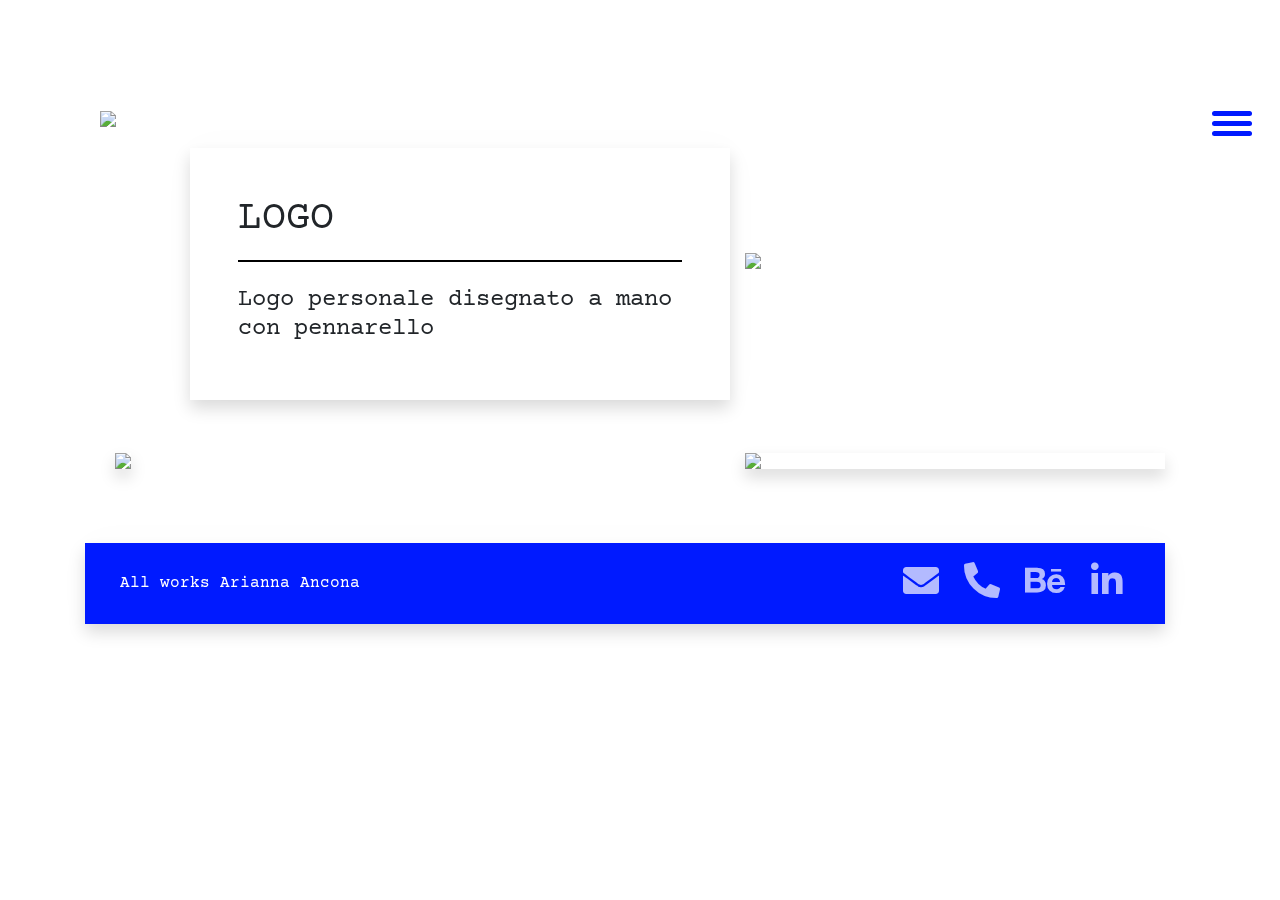
==== logo.html @ b1a99811 "Add files via upload" ====
<!doctype html>
<html lang="it">

<head>
    <meta charset="UTF-8">
    <title>Arianna Ancona</title>
    <meta name="viewport" content="width=device-width, initial-scale=1, maximum-scale=1">

    <!-- Collegamento a Bootstrap e Fontawesome-->
    <link rel="stylesheet" href="bootstrap-css/bootstrap.min.css">
    <link rel="stylesheet" href="fontawesome/css/all.min.css">

    <!-- Collegamento a Google Font => Courier Prime -->
    <link rel="preconnect" href="https://fonts.gstatic.com">
    <link href="https://fonts.googleapis.com/css2?family=Courier+Prime:ital,wght@0,400;0,700;1,400;1,700&display=swap" rel="stylesheet">

    <!--  Collegamento a CSS personalizzato -->
    <link rel="stylesheet" href="css/style.css">
    <link rel="stylesheet" href="css/menu.css">
    <link rel="stylesheet" href="css/mediaquery.css">
    
    <!-- Favicon -->
    <link rel="icon" type="image/png" href="/cursor01.png"/>



    <style type="text/css">
        body {
            font-family: 'Courier Prime', monospace;
            font-size: 18px;
            font-weight: 400;
            background: url(img/Background.png) center center repeat;
            background-size: contain;
        }



        .LVD-card1 {
            width: 100%;
            height: 30vh;
            background: url(img/01_LaVidaDespues/BDV.png) center center no-repeat;
            background-size: cover;
            border-radius: 50px;

        }

        .project-title {
            background-color: white;
            z-index: 3;
        }

        .project-title h1 {
            text-transform: uppercase;
        }

        .project-title hr {
            border: 1px solid black;
        }

        .LVD-poster img {
            width: 100%;
            height: auto;
        }

        
        .logoT{
            width: 100%;
            height: auto;
/*
            position: relative;
            top: 40px;
           left: -200px;
*/
            z-index:9999;
            
            margin-bottom: -200px;
        }


        footer {
            width: 100%;
            position: relative;
            bottom: 0px;
            top: 20px;
            z-index: 2000 !important;
        }

        footer a {
            padding: 7px;
            color: rgba(255, 255, 255, 0.7);
        }

        footer a:hover {
            color: rgba(255, 255, 255, 1);
        }

        footer span {
            font-size: 16px;
            margin: 0px;
        }
    </style>
</head>

<body >
    <!-- MENU -->
    <header>
        <h2 class="home">
            <a href="index.html"> <img src="img/Logo_BLU.svg"></a>
        </h2>

        <div class="menu">
            <nav>
                <input class='menu-toggler' id='menu-toggler' type='checkbox'>
                <label for='menu-toggler'></label>
                <ul>
                    <li class='menu-item'>
                        <a class="mail" href="mailto:ariannancona@icloud.com" target='_blank'><i class="fas fa-envelope"></i></a>
                    </li>
                    <li class='menu-item'>
                        <a class="cell" href="tel:00393336524759" target='_blank'><i class="fas fa-phone-alt"></i></a>
                    </li>
                    <li class='menu-item'>
                        <a class="behance" href="https://www.behance.net/ariannaancona" target='_blank'><i class="fab fa-behance"></i></a>
                    </li>
                </ul>
            </nav>
        </div>
    </header>



    <main class="container-fluid mt-5">
        <div class="row my-5 d-flex justify-content-start align-items-start">

            <div class="col-md-6 offset-md-1 project-title p-5 shadow drag-me">
                <h1>Logo </h1>
                <hr>
                <h4 class="pt-2">Logo personale disegnato a mano con pennarello</h4>
            </div>
            <div class="col-md-5"><img src="img/logo.png" class="logoT"></div>
        </div>

        <div class="row LVD-poster">
            <div class="col-12 col-md-7">
                <img src="img/08_Logo/Manifesto-01.jpg" class="shadow drag-me">
            </div>
            <div class="col-12 col-md-5 d-flex align-items-center">
                <img src="img/08_Logo/Manifesto-03.jpg" class="shadow drag-me">
            </div>
<!--
             <div class="col-12 col-md-5 mt-5">
                <img src="img/08_Logo/Manifesto-02.jpg" class="shadow drag-me">
            </div>
-->
        </div>
   


    </main>

    <footer class="row shadow mt-5 d-flex align-items-center">
        <div class="col-12 col-md-5 d-flex align-items-center justify-content-center  justify-content-md-start mb-4 mb-md-0">
            <span class="text-sm-center text-md-left">All works Arianna Ancona</span>
        </div>
        <div class="col-12 col-md-7 text-center text-md-right">
            <a class="mail" href="mailto:ariannancona@icloud.com" target='_blank'><i class="fas fa-envelope fa-2x"></i></a>
            <a class="cell" href="tel:00393336524759" target='_blank'><i class="fas fa-phone-alt fa-2x"></i></a>
            <a class="behance" href="https://www.behance.net/ariannaancona" target='_blank'><i class="fab fa-behance fa-2x"></i></a>
            <a class="linkedin" href="https://www.linkedin.com/in/arianna-ancona-b0497a1a7/" target='_blank'><i class="fab fa-linkedin-in fa-2x"></i></a>
        </div>
    </footer>




</body>

<script type="text/javascript" src="js/jquery-3.6.0.min.js"></script>
<script type="text/javascript" src="js/jquery-ui-1.12.1/jquery-ui.min.js"></script>

<script src="https://cdn.jsdelivr.net/npm/bootstrap@4.6.0/dist/js/bootstrap.bundle.min.js" integrity="sha384-Piv4xVNRyMGpqkS2by6br4gNJ7DXjqk09RmUpJ8jgGtD7zP9yug3goQfGII0yAns" crossorigin="anonymous"></script>

<script type="text/javascript">
    $(function() {
        $(".drag-me").draggable();
    });
</script></html>
---- css/style.css ----
html, body{
    cursor: url("/cursor01.png"), auto;
}



main {
    position: relative;
}

.home img{
    width: 40%;
}

.home a:hover img{
   filter: invert(31%) sepia(98%) saturate(7082%) hue-rotate(356deg) brightness(94%) contrast(117%);
    transform: scale(120%);
}

logoPoster{
   filter: invert(8%) sepia(100%) saturate(7141%) hue-rotate(247deg) brightness(101%) contrast(141%);
    fill: red;
}

.Tcontact a i{
   color: #001AFF; 
}

.Tcontact a i:hover{
   color: red; 
    opacity:1;
    transform: rotate(-5deg) scale(120%);
}

a:hover {
    text-decoration: none;
    transform: rotate(-3deg);
    cursor: url("/cursor02.png"), auto;
}

a:hover img{
    transform: rotate(-4deg);
    filter: grayscale(50%) blur(3px);
    filter: grayscale(100%) contrast(200%);
}

.shadow {
    filter: drop-shadow(1px 1px 20px rgba(0, 0, 0, 0.01));
}

.drag-me {
    z-index: 100;
}

.folle{
        color: white;
        background-color: #ea542c;
        padding: 15px 30px;
        font-family: Courier Prime;
        font-size: 40px;
        font-style: italic;
    }

.folle:hover{
        color: white;
        background-color: darkgrey;
        padding: 15px 30px;
        font-family: Courier Prime;
        font-size: 40px;
        font-style: italic;
        transform: rotate(-4deg);
        filter: grayscale(100%) contrast(200%);
    }


footer {
    background-color: #001AFF;
    padding: 20px;
    margin: 0px;
    color: white;
}

footer a:hover i{
    color: white; 
    opacity:1;
    transform: rotate(-5deg) scale(120%);
}


        footer a {
            padding: 12px;
            color: rgba(255, 255, 255, 0.7);
        }

        footer a:hover {
            color: rgba(255, 255, 255, 1);
        }

        footer span {
            font-size: 18px;
            margin-bottom: 20px;
        }
---- css/menu.css ----
/* MENU */



@media (max-width:400px) {
    header {
            width: 90%;
            position: fixed;
            padding-top: 0px;
            z-index: 3000 !important;
            display: flex;
        }

        .home {
            width: 50%;
            display: flex;
            align-items: center;
            padding: 0px;
        }

        .menu {
            width: 50%;
            display: flex;
            align-items: center;
            justify-content: flex-end;
        }
        
        .menu nav{
            position: relative;
            padding-right: 80px;
            margin-top: -20px;
        }
}

@media (min-width: 401px) and (max-width:800px) {
    header {
            width: 90%;
            position: fixed;
            padding-top: 0px;
            z-index: 3000 !important;
            display: flex;
        }

        .home {
            width: 50%;
            display: flex;
            align-items: center;
            padding: 0px;
            
        }

        .menu {
            width: 50%;
            display: flex;
            align-items: center;
            justify-content: flex-end;
        }
        
        .menu nav{
            position: relative;
            padding-right: 290px;
        }
    
    
}

@media (min-width:801px) and (max-width:1024px) {
    header {
            width: 90%;
            position: fixed;
            padding-top: 0px;
            z-index: 3000 !important;
            display: flex;
        }

        .home {
            width: 50%;
            display: flex;
            align-items: center;
            padding: 0px;
            
        }

        .menu {
            width: 50%;
            display: flex;
            align-items: center;
            justify-content: flex-end;
        }
        
        .menu nav{
            position: relative;
            padding-right: 110px;
        }
}

@media (min-width:1025px) {
    header {
            width: 90%;
            position: fixed;
            padding-top: 0px;
            z-index: 3000 !important;
            display: flex;
        }

        .home {
            width: 50%;
            display: flex;
            align-items: center;
            padding: 0px;
            
        }

        .menu {
            width: 50%;
            display: flex;
            align-items: center;
            justify-content: flex-end;
        }
        
        .menu nav{
            position: relative;
            padding-right: 
        }
}

.menu-toggler {
    position: absolute;
    display: block;
    top: 0;
    bottom: 0;
    right: 0;
    left: 0px;
    margin: auto;
    width: 40px;
    height: 40px;
    z-index: 2;
    opacity: 0;
    cursor: pointer;

}

.menu-toggler:hover + label,
.menu-toggler:hover + label:before,
.menu-toggler:hover + label:after {
    background: red;
}

.menu-toggler:checked + label {
    background: transparent;
}

.menu-toggler:checked + label:before,
.menu-toggler:checked + label:after {
    top: 0px;
    left: 15px;
    width: 40px;
    transform-origin: 50% 50%;
}

.menu-toggler:checked + label:before {
    transform: rotate(45deg);
}

.menu-toggler:checked + label:after {
    transform: rotate(-45deg);
}

.menu-toggler:checked ~ ul .menu-item {
    opacity: 1;
}

.menu-toggler:checked ~ ul .menu-item:nth-child(1) {
    transform: rotate(0deg) translateY(80px);
}

.menu-toggler:checked ~ ul .menu-item:nth-child(2) {
    transform: rotate(-0deg) translateY(180px);
}

.menu-toggler:checked ~ ul .menu-item:nth-child(3) {
    transform: rotate(-0deg) translateY(280px);
}

.menu-toggler:checked ~ ul .menu-item:nth-child(4) {
    transform: rotate(-0deg) translateY(380px);
}

.menu-toggler:checked ~ ul .menu-item:nth-child(5) {
    transform: rotate(-0deg) translateY(480px);
}

.menu-toggler:checked ~ ul .menu-item:nth-child(6) {
    transform: rotate(0deg) translateX(-110px);
}

.menu-toggler:checked ~ ul .menu-item a {
    pointer-events: auto;
}

.menu-toggler + label {
    width: 40px;
    height: 5px;
    display: block;
    z-index: 1;
    border-radius: 2.5px;
    background: rgba(0, 26, 255, 1);
    transition: transform 0.5s, top 0.5s;
    position: absolute;
    display: block;
    top: 0;
    bottom: 0;
    right: 0;
    left: 0;
    margin: auto;
}

.menu-toggler + label:before,
.menu-toggler + label:after {
    width: 40px;
    height: 5px;
    display: block;
    z-index: 1;
    border-radius: 2.5px;
    background: rgba(0, 26, 255, 1);
    transition: transform 0.5s, top 0.5s;
    content: "";
    position: absolute;
    left: 0;
}

.menu-toggler + label:before {
    top: 10px;
}

.menu-toggler + label:after {
    top: -10px;
}

.menu-item:nth-child(1) a {
    transform: rotate(-0deg);
}

.menu-item:nth-child(2) a {
    transform: rotate(0deg);
}

.menu-item:nth-child(3) a {
    transform: rotate(0deg);
}

.menu-item:nth-child(4) a {
    transform: rotate(-0deg);
}

.menu-item:nth-child(5) a {
    transform: rotate(-0deg);
}

.menu-item:nth-child(6) a {
    transform: rotate(-0deg);
}

.menu-item {
    position: absolute;
    display: block;
    top: 0;
    bottom: 0;
    right: 0;
    left: 0;
    margin: auto;
    width: 70px;
    height: 70px;
    display: block;
    opacity: 0;
    transition: 0.5s;
}

.menu-item a {
    display: block;
    width: inherit;
    height: inherit;
    line-height: 80px;
    color: rgba(255, 255, 255, 1);
    background: rgba(0, 26, 255, 1);
    border-radius: 50%;
    text-align: center;
    text-decoration: none;
    font-size: 40px;
    pointer-events: none;
    transition: 0.2s;
    align-items: center;
}

.menu-item a:hover {
    color: white;
    background: rgba(255, 0, 0, 1);
    transform: rotate(-3deg);
    font-size: 34.4444444444px;
}
---- css/mediaquery.css ----
/* MOBILE */
@media (max-width:400px) {
    body {
        padding: 40px 20px; 
        padding
        width: 100%;
    }
    
    
    .menu nav{
        padding-right: 15%;
    }


.identikitMobile {
        width: 100%;
        height: auto;
        margin-top: 20px;
    }
    
    
    .logoPoster{
        width: 50%;
        left: -10px;
        z-index: 9999;
        top: -55px;
        transform: rotate(-1deg);
    }

    .laVidaDespues {
        width: 70%;
        height: auto;
        position: absolute;
        top: 150px;
        left: 35%;
    }

    .A6gif {
        width: 80%;
        position: absolute;
        top: 370px;
        transform: rotate(2deg);
    }
    
    
    .locandina {
        width: 40%;
        position: absolute;
        top: 570px;
        left: 50%;
        z-index: 444;
        transform: rotate(2deg);
    }

    .tappeti {
        width: 160%;
        height: auto;
        justify-content: center;
        transform: rotate(8deg);
        position: absolute;
        left: -150px;
        top: 550px;
    }
    
     .ermione {
        width: 80%;
        height: auto;
        justify-content: center;
        position: absolute;
        top: 900px;
        right: 20px;
    }
    
         .row3 {
        position: absolute;
        top: 1250px;
    }
    
    .folle{
       position: absolute;
        top: 0px;
        margin-left: 40px;
        z-index: 8888;
        
    }

    .optical {
        width: 80%;
        height: auto;
        position: absolute;
        top: 450px;
        right: 20px;
        z-index: 8888;
    }

    .manifesti{
        width: 100%;
        height: auto;
        margin-top: 50px;
    }
 
    
      .camminare {
        width: 110%;
        height: auto;
        position: absolute;
        top: 2000px;
    }

   
   .row4{
        position: absolute;
        top: 2300px;
    }
    
    .sanctum{
        width: 80%;
        left: 12%;
    }
    
    .lineeSanctum{
        width: 140%;
        height: auto;
        position: relative;
        z-index: 0;
        top: -300px;
        left: -30px;
        
    }
    
    .Tcontact{
        background-color: white;
        position: absolute;
        top: 2900px;
        transform: rotate(-1deg);
        z-index: 444;
    }
    
    .glitch{
        width: 100%;
        position: absolute;
        top: 3400px;
    }

    footer {
        position: relative;
        top: 3500px;
        margin-bottom: 20px;
        width: 110%;
        margin: 0 auto;
    }
    
    footer a{
        padding: 0px;
        margin: 0px;
    }

}



/* TABLET */
@media (min-width: 401px) and (max-width:800px) {
    body {
        padding: 70px;
    }


    .identikitMobile {
        width: 100%;
        height: auto;
        margin-top: 20px;
    }
    
    
    .logoPoster{
        width: 45%;
        left: -40px;
        z-index: 9999;
        top: -100px;
        transform: rotate(-1deg);
    }


    .locandina {
        width: 40%;
        position: absolute;
        top: 1100px;
        left: 60%;
        z-index: 444;
        transform: rotate(-2deg);
    }


    .laVidaDespues {
        width: 80%;
        height: auto;
        position: absolute;
        top: 280px;
        left: 30%;
    }

    .A6gif {
        width: 80%;
        position: absolute;
        top: 700px;
        transform: rotate(2deg);
    }

    .tappeti {
        width: 170%;
        height: auto;
        justify-content: center;
        transform: rotate(8deg);
        position: absolute;
        left: -350px;
        top: 1000px;
    }
    
     .ermione {
        width: 80%;
        height: auto;
        justify-content: center;
        position: absolute;
        top: 1700px;
        right: 70px;
    }
    

         .row3 {
        position: absolute;
        top: 220vh;
    }
    
    .folle{
       position: absolute;
        top: 0px;
        margin-left: 40px;
        
    }

    .optical {
        width: 100%;
        height: auto;
        position: absolute;
        top: 100vh;
        z-index: 8888;
    }

    .manifesti{
        width: 100%;
        height: auto;
        margin-top: 50px;
    }
    
    .optical {
        width: 70%;
        height: auto;
        position: absolute;
        top: 800px;
        left: 20%;
    }
    
      .camminare {
        width: 90%;
        height: auto;
        position: absolute;
        top: 3500px;
        left: 18%;
    }

   
   .row4{
        position: absolute;
        top: 380vh;
    }
    
    .sanctum{
        width: 40%;
        left: 5%;
    }
    
    .lineeSanctum{
        width: 135%;
        height: auto;
        position: relative;
        z-index: 0;
        top: -400px;
        left: -150px;
        
    }
    
    .Tcontact{
        background-color: white;
        position: absolute;
        top: 430vh;
        transform: rotate(-1deg);
        z-index: 4444;
    }
    
    .glitch{
        width: 70%;
        position: absolute;
        top: 440vh;
        left: 40%;
    }

    footer {
        position: relative;
        top: 4400px;
        margin-bottom: 20px;
        width: 85%;
        margin: 0 auto;
    }
}

/* IPAD PRO */
@media (min-width:801px) and (max-width:1024px) {
    body {
        padding: 100px;
    }

    .identikit {
        width: 80%;
        height: auto;
        display: none;
    }

    .identikitMobile {
        left: 20%;
        width: 70%;
        height: auto;
    }
    
    .logoPoster{
        width: 35%;
        z-index: 9999;
        top: -80px;
        transform: rotate(-1deg);
    }


    .locandina {
        width: 35%;
        position: absolute;
        top: 790px;
        left: -20px;
        z-index: 444;
        transform: rotate(-2deg);
    }

    .row1 {
        position: absolute;
        top: 200px;
    }

    .laVidaDespues {
        width: 60%;
        height: auto;
        position: relative;
        top: 0px;
        left: 40%;
    }

    .A6gif {
        width: 50%;
        position: relative;
        top: -390px;
        left: 10%;
        transform: rotate(-2deg);
    }

    .row2 {
        position: absolute;
        top: 900px;
    }

    .tappeti {
        width: 130%;
        height: auto;
        justify-content: center;
        transform: rotate(7deg);
        position: relative;
        left: -40%;
        top: 0px;
    }
    
       .ermione {
        width: 45%;
        height: auto;
        position: relative;
        top: -550px;
        left: 50%
    }

     .row3 {
        position: absolute;
        top: 130vh;
    }
    
    .folle{
       position: absolute;
        top: 150px;
        
    }

    .optical {
        width: 50%;
        height: auto;
        position: relative;
        top:500px;
        left: -30%;
        z-index: 8888;
    }

    .manifesti{
        width: 70%;
        height: auto;
        position: absolute;
        top: -200px;
        left: 35%;   
    }
    
    .camminare {
        width: 70%;
        height: auto;
        position: relative;
        top: 170vh;
        left: 30%;
    }
    
        .row4{
        position: absolute;
        top: 240vh;
    }
    
    .sanctum{
        width: 40%;
        left: 5%;
    }
    
    .lineeSanctum{
        width: 135%;
        height: auto;
        position: relative;
        z-index: 0;
        top: -600px;
        left: -150px;
        
    }
    
    .Tcontact{
        background-color: white;
        position: absolute;
        top: 290vh;
        transform: rotate(-1deg);
        z-index: 4444;
    }
    
    .glitch{
        width: 60%;
        position: absolute;
        top: 225vh;
        left: 45%;
    }
 

    footer {
        width: 85%;
        margin: 0 auto;
        position: absolute;
        top: 4500px;
    }
}





/* DESKTOP */
@media (min-width:1025px) {
    body {
        padding: 100px;
    }

    .identikit {
        width: 70%;
        height: auto;
        display: none;
    }

    .identikitMobile {
        width: 70%;
        height: auto;
        position: absolute;
        left: 250px;
    }
    
    .logoPoster{
        width: 35%;
        z-index: 9999;
        top: 240px;
        transform: rotate(-1deg);
    }


    .locandina {
        width: 30%;
        position: absolute;
        top: 1240px;
        left: 0px;
        z-index: 444;
        transform: rotate(-1deg);
    }

    .row1 {
        position: absolute;
        top: 40vh;
    }

    .laVidaDespues {
        width: 50%;
        height: auto;
        position: relative;
        top: 0px;
        left: 50%;
    }

    .A6gif {
        width: 40%;
        position: relative;
        top: 10vh;
        left: -20%;
        transform: rotate(-2deg);
    }

    .row2 {
        position: absolute;
        top: 150vh;
    }

    .tappeti {
        width: 110%;
        height: auto;
        justify-content: center;
        transform: rotate(7deg);
        position: relative;
        left: -30%;
        top: 0px;
    }
    
    .ermione {
        width: 50%;
        height: auto;
        position: relative;
        top: -110vh;
        left: 50%;
    }

    

    .row3 {
        position: absolute;
        top: 340vh;
    }
    
    .folle{
       position: absolute;
        left: 25%;
        top: 130px;
        
    }

    .optical {
        width: 85%;
        height: auto;
        position: relative;
        top: 400px;
        left: 10%;
        z-index: 8888;
    }

    .manifesti{
        width: 110%;
        height: auto;
        position: absolute;
        left: 90%;   
    }
    
    .camminare {
        width: 60%;
        height: auto;
        position: relative;
        top: 480vh;
    }
    
    
    .row4{
        position: absolute;
        top: 560vh;
    }
    
    .sanctum{
        left: 15%;
    }
    
    .lineeSanctum{
        width: 120%;
        height: auto;
        position: relative;
        z-index: 0;
        top: -700px;
        left: -150px;
        
    }
    
    .Tcontact{
        background-color: white;
        position: absolute;
        top: 670vh;
        left: 3%;
        transform: rotate(-1deg);
        z-index: 4444;
    }
    
    .glitch{
        width: 40%;
        position: absolute;
        top: 640vh;
        left: 50%;
    }
    
    
/*    optical project */
    .op01{
        margin-top: -100px;
    }
    
/*
    .PasCover {
        width: 40%;
        height: auto;
        position: relative;
        top: -10vh;
        left: 15%;
    }
*/


    footer {
        position: absolute;
        top: 730vh;
        width: 85%;
        margin: 0 auto;
    }
}
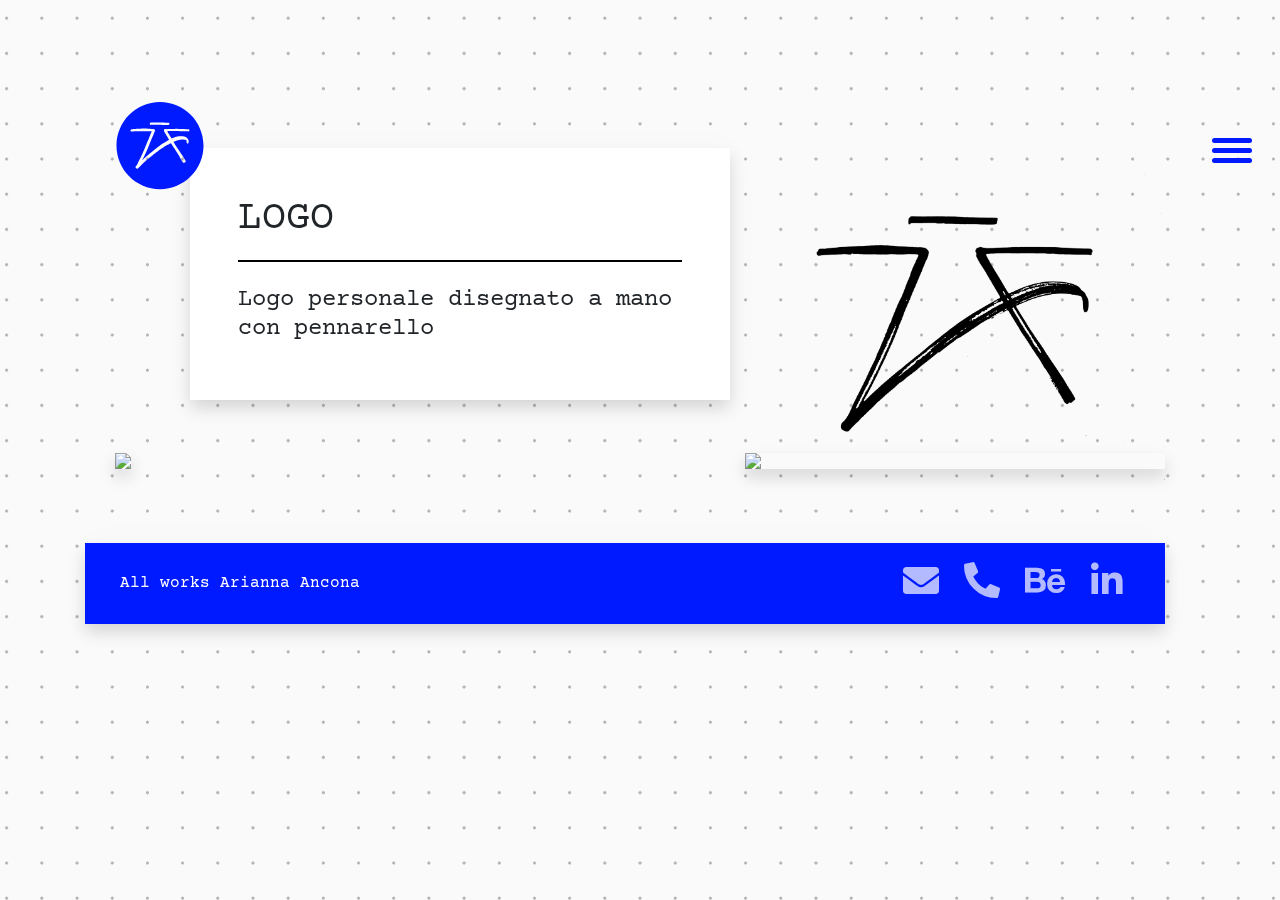
==== commit 92ebaded: "Add files via upload" ====
--- a/logo.html
+++ b/logo.html
@@ -142,10 +142,10 @@
 
         <div class="row LVD-poster">
             <div class="col-12 col-md-7">
-                <img src="img/08_Logo/Manifesto-01.jpg" class="shadow drag-me">
+                <img src="img/08_Logo/Manifesto-01.png" class="shadow drag-me">
             </div>
             <div class="col-12 col-md-5 d-flex align-items-center">
-                <img src="img/08_Logo/Manifesto-03.jpg" class="shadow drag-me">
+                <img src="img/08_Logo/Manifesto-03.png" class="shadow drag-me">
             </div>
 <!--
              <div class="col-12 col-md-5 mt-5">
--- a/css/mediaquery.css
+++ b/css/mediaquery.css
@@ -566,50 +566,50 @@
     
     .folle{
        position: absolute;
-        left: 25%;
+        left: 12%;
         top: 130px;
         
     }
 
     .optical {
-        width: 85%;
+        width: 80%;
         height: auto;
         position: relative;
         top: 400px;
-        left: 10%;
+        left: 0%;
         z-index: 8888;
     }
 
     .manifesti{
-        width: 110%;
-        height: auto;
-        position: absolute;
-        left: 90%;   
+        width: 100%;
+        height: auto;
+        position: absolute;
+        left: 50%;   
     }
     
     .camminare {
         width: 60%;
         height: auto;
         position: relative;
-        top: 480vh;
+        top: 500vh;
     }
     
     
     .row4{
         position: absolute;
-        top: 560vh;
+        top: 570vh;
     }
     
     .sanctum{
-        left: 15%;
+        left: 10%;
     }
     
     .lineeSanctum{
-        width: 120%;
+        width: 130%;
         height: auto;
         position: relative;
         z-index: 0;
-        top: -700px;
+        top: -650px;
         left: -150px;
         
     }
